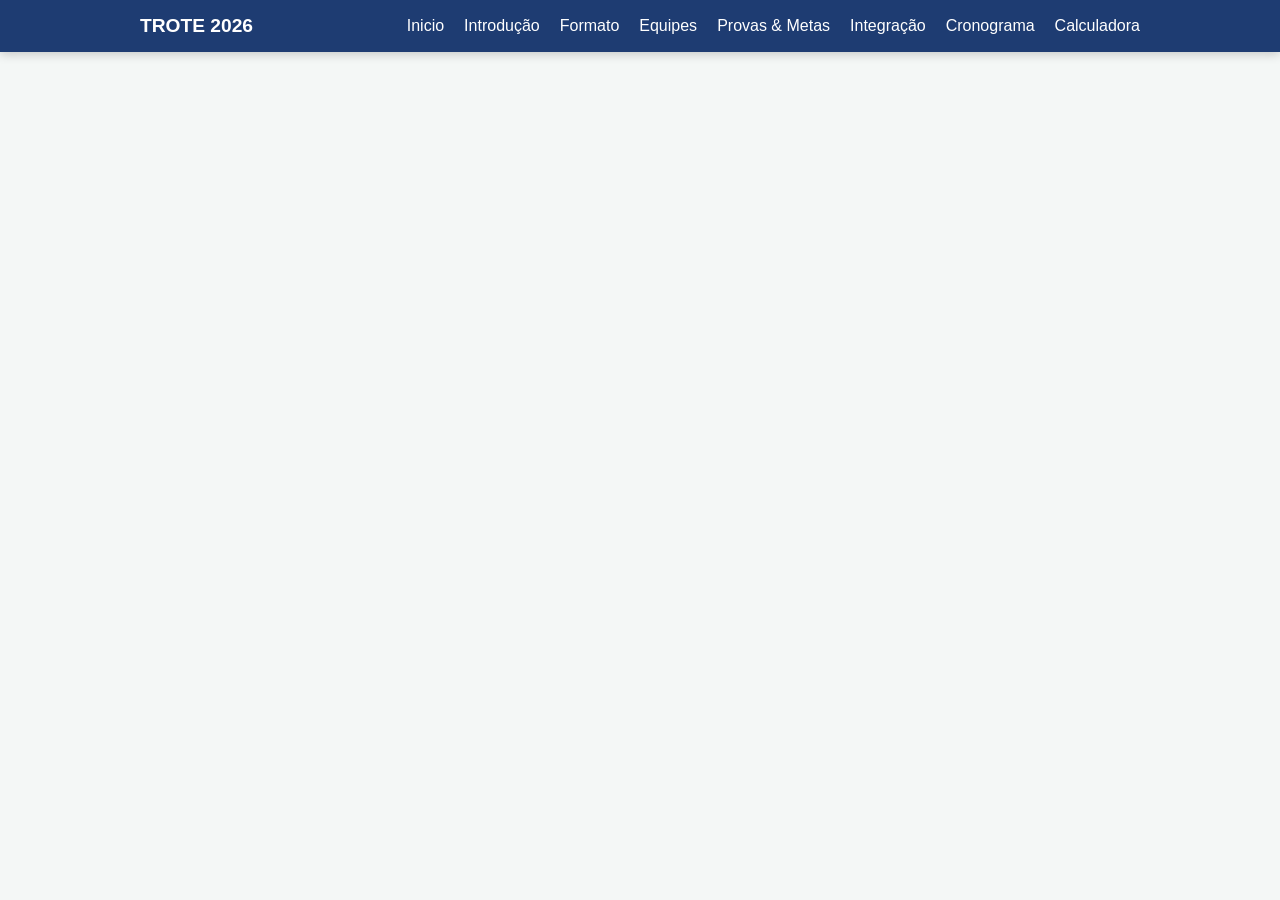
==== index.html @ bcfac37a "initial commit" ====
<!DOCTYPE html> <!--são elementos semânticos: nav, header, main, section-->
<html lang="pt-br">
<head>
    <meta charset="UTF-8">
    <meta name="viewport" content="width=device-width, initial-scale=1.0">
    <link rel="stylesheet" href="style.css">
    <title>Trote Solidário</title>
</head>
<body>

    <nav class="menu-principal">

        <div class="menu-container">
            <a href="index.html" class="logo">Trote 2026</a>

            <ul class="lista">
                <li>Inicio</li> <li>Introdução</li>
                <li>Formato</li> <li>Equipes</li>
                <li>Provas & Metas</li> <li>Integração</li>
                <li>Cronograma</li> <li>Calculadora</li>
            </ul>
            
        </div>

    </nav>

    <header>

    </header>

    <main>

        <section></section>
        <section></section>
        <section></section>
        <section></section>

    </main>

</body>
</html>
---- style.css ----
body{
    margin: 0;
    font-family: "Segoe UI", sans-serif;
    background-color:#f4f7f6;
    color: #333;
}

.menu-principal{
    background-color: #1e3c72;
    padding: 15px 0;
    position: sticky; top: 0; z-index: 1000; /* COLOCAR NO OBSIDIAN coloca o menu principal (nav) na parte de cima da tela fixamente (não sai dali mesmo quando scrolla a página*/
    box-shadow: 0 2px 10px rgba(0, 0, 0, 0.2); /* COLOCAR NO OBSIDIAN sombra da caixa (o 0.2 é a transparência)*/
}

.menu-container{
    max-width: 1000px;
    margin: 0 auto;
    display: flex;
    justify-content: space-between;
    align-items: center;
    padding: 0 20px;
}

.logo{
    color: white;
    text-decoration: none;
    font-weight: bold;
    font-size: 1.2rem;
    text-transform: uppercase; /* COLOCAR NO OBSIDIAN coloca todas as letras em maiúsculo */
}

.lista{
    list-style: none;
    display: flex;
    gap: 20px;
    margin: 0;
    padding: 0;
    color: white;
}
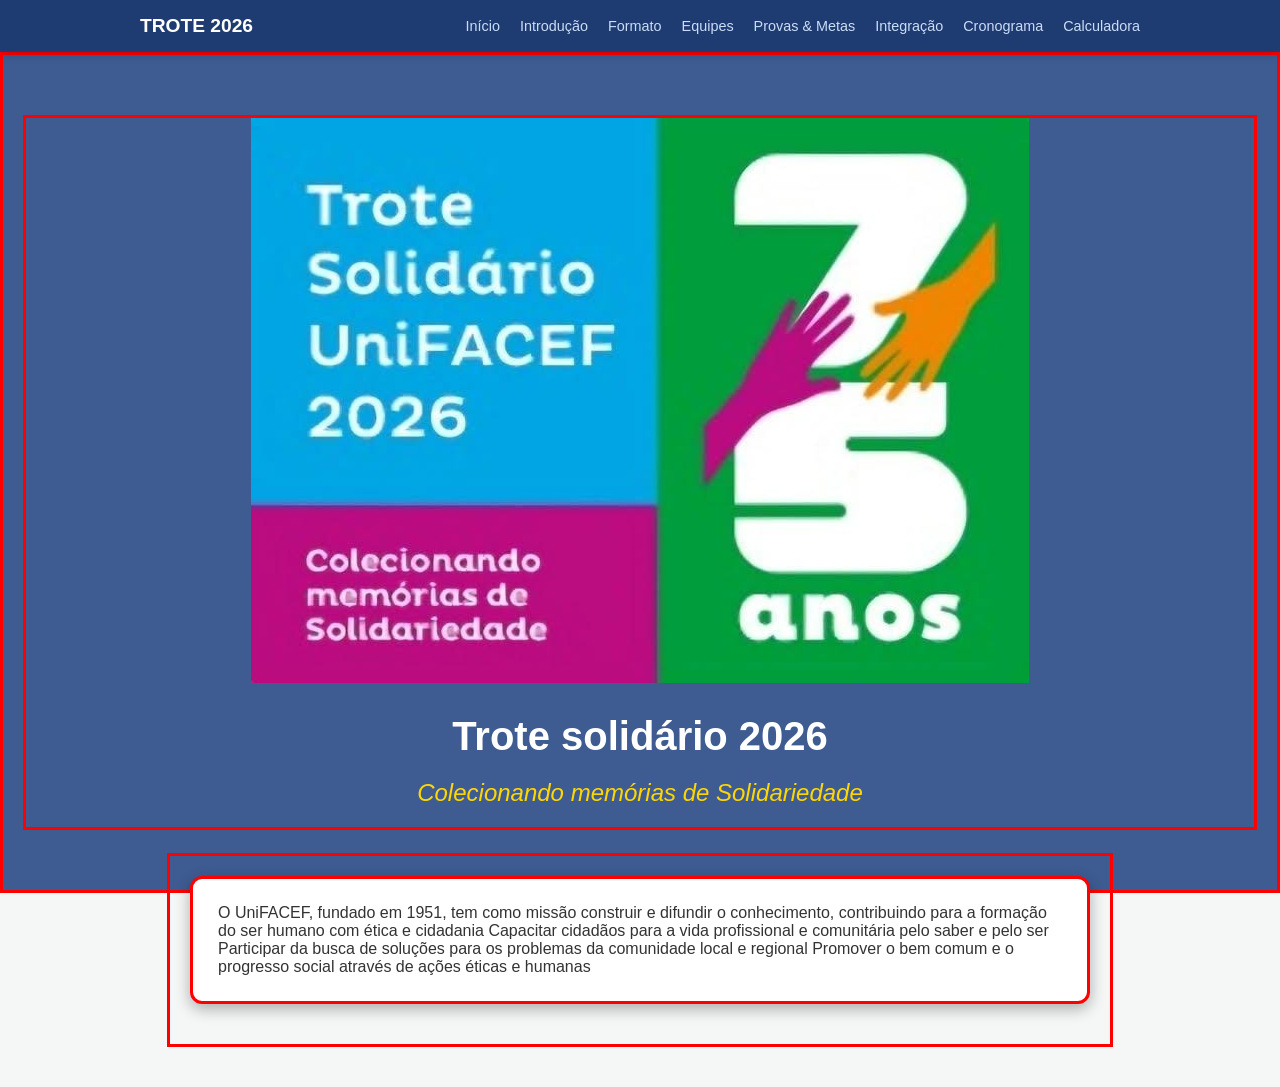
==== commit c166ab6a: "versao 12/03/2026" ====
--- a/index.html
+++ b/index.html
@@ -14,22 +14,44 @@
             <a href="index.html" class="logo">Trote 2026</a>
 
             <ul class="lista">
-                <li>Inicio</li> <li>Introdução</li>
-                <li>Formato</li> <li>Equipes</li>
-                <li>Provas & Metas</li> <li>Integração</li>
-                <li>Cronograma</li> <li>Calculadora</li>
+                
+                <li> <a href="index.html"> Início </a> </li>
+
+                <li> <a href="introducao.html"> Introdução </a> </li>
+
+                <li> <a href="formato.html"> Formato </a> </li>
+
+                <li> <a href="equipes.html"> Equipes </a> </li>
+
+                <li> <a href="provas.html"> Provas & Metas </a> </li>
+
+                <li> <a href="integracao.html"> Integração </a> </li>
+                
+                <li> <a href="cronograma.html"> Cronograma </a> </li>
+
+                <li> <a href="calculadora.html"> Calculadora </a> </li>
+            
             </ul>
             
         </div>
 
     </nav>
 
-    <header>
+    <header class="cabecalho">
+        <div class="cabecalho-container">
 
+            <img src="trotesolidario.png" alt="Trote Solidário">
+            <h1> Trote solidário 2026 </h1>
+            <h2> Colecionando memórias de Solidariedade </h2>
+
+        </div>
     </header>
 
-    <main>
-
+    <main class="principal">
+        <section class="secao">O UniFACEF, fundado em 1951, tem como missão construir e difundir o conhecimento, contribuindo para a formação do ser humano com ética e cidadania
+ Capacitar cidadãos para a vida profissional e comunitária pelo saber e pelo ser 
+ Participar da busca de soluções para os problemas da comunidade local e regional
+ Promover o bem comum e o progresso social através de ações éticas e humanas</section>
         <section></section>
         <section></section>
         <section></section>
--- a/style.css
+++ b/style.css
@@ -36,4 +36,55 @@
     margin: 0;
     padding: 0;
     color: white;
+}
+
+.lista a{
+    color: #cbdcf7;
+    text-decoration: none;
+    font-size: 0.9rem;
+    font-weight: 500;
+    transition: color 0.3s;
+}
+
+.lista a:hover{
+    color: #fff;
+}
+
+.cabecalho {
+    border: 3px solid red;
+    background-color: #3e5c92;
+    color: white;
+    padding: 60px 20px;
+    text-align: center;
+}
+
+.cabecalho-container{
+    border: 3px solid red;
+}
+
+.cabecalho-container h1{
+    font-size: 2.5rem;
+    margin-bottom: 5px;
+}
+
+.cabecalho-container h2{
+    font-weight: 300;
+    font-style: italic;
+    color: #ffd700;
+}
+
+.principal{
+    border: 3px solid red;
+    max-width: 900px;
+    margin: -40px auto 40px;
+    padding: 20px;
+}
+
+.secao{
+    border: 3px solid red;
+    background: white;
+    margin-bottom: 20px;
+    padding: 25px;
+    border-radius: 12px;
+    box-shadow: 0 5px 15px rgba(0, 0, 0, 0.3);
 }
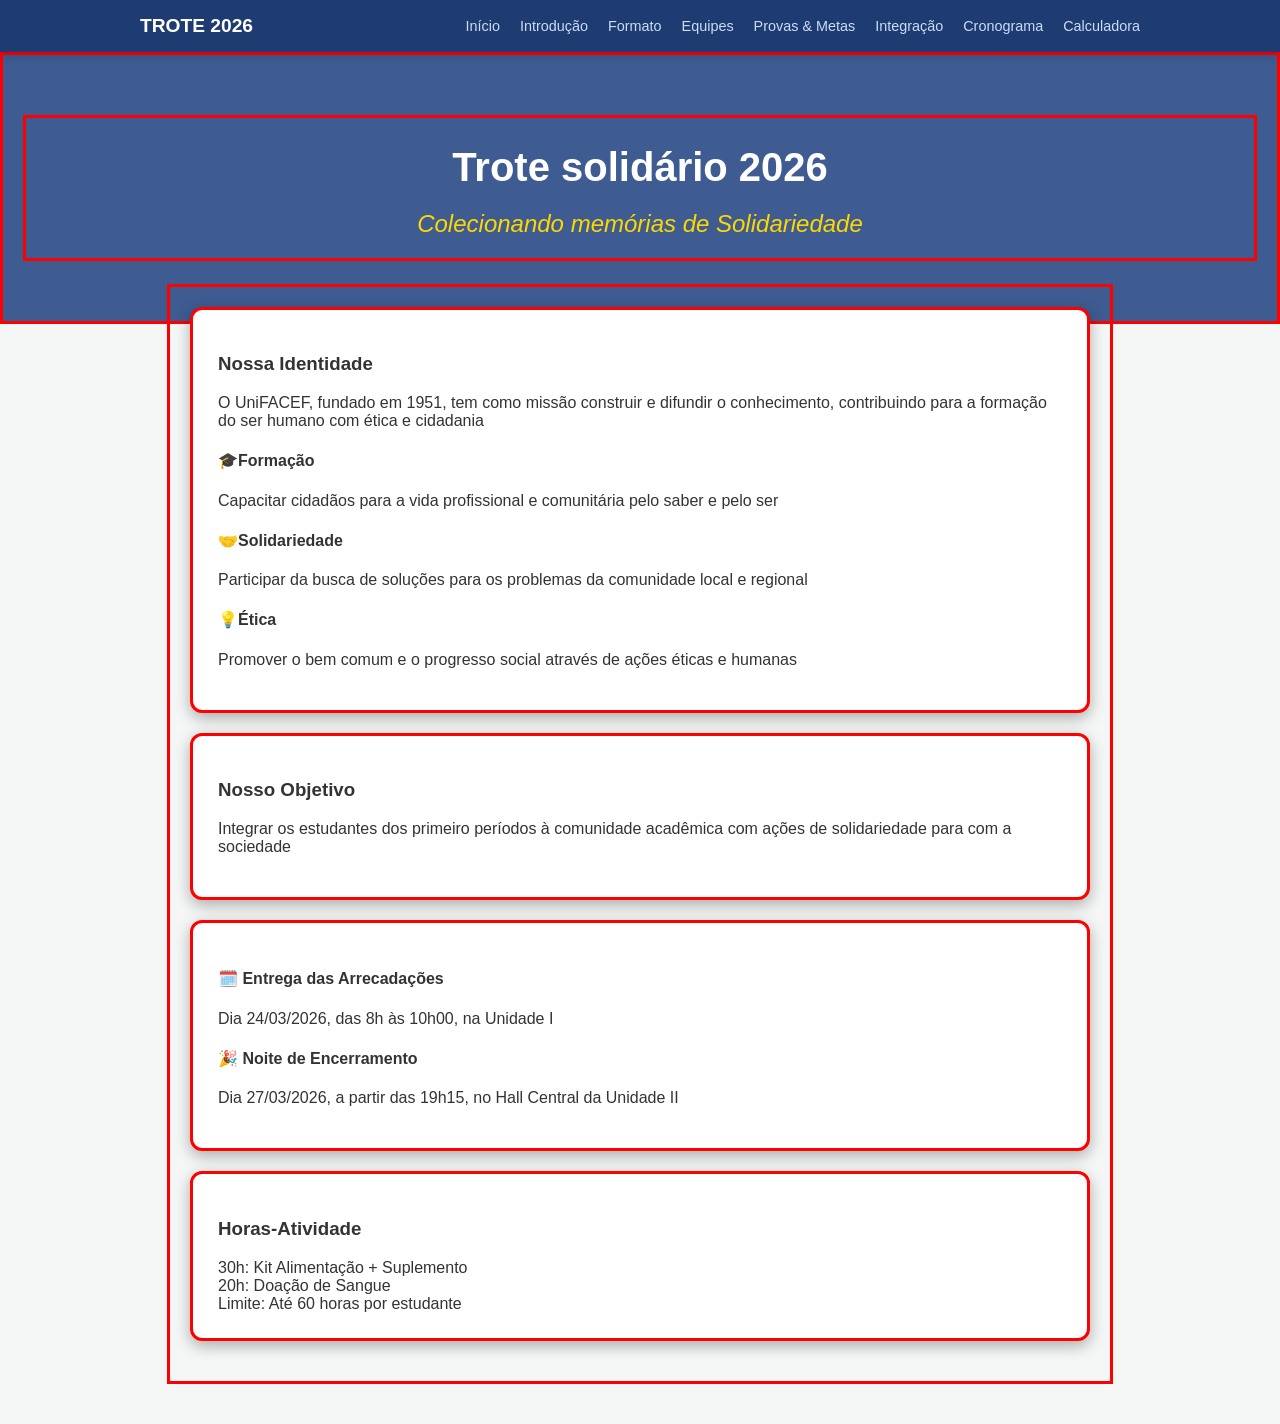
==== commit 68b656a6: "versao 14/03/2026" ====
--- a/index.html
+++ b/index.html
@@ -40,7 +40,7 @@
     <header class="cabecalho">
         <div class="cabecalho-container">
 
-            <img src="trotesolidario.png" alt="Trote Solidário">
+            
             <h1> Trote solidário 2026 </h1>
             <h2> Colecionando memórias de Solidariedade </h2>
 
@@ -48,14 +48,41 @@
     </header>
 
     <main class="principal">
-        <section class="secao">O UniFACEF, fundado em 1951, tem como missão construir e difundir o conhecimento, contribuindo para a formação do ser humano com ética e cidadania
- Capacitar cidadãos para a vida profissional e comunitária pelo saber e pelo ser 
- Participar da busca de soluções para os problemas da comunidade local e regional
- Promover o bem comum e o progresso social através de ações éticas e humanas</section>
-        <section></section>
-        <section></section>
-        <section></section>
-        <section></section>
+
+        <section class="secao">
+            <h3>Nossa Identidade</h3>
+            <p>O UniFACEF, fundado em 1951, tem como missão construir e difundir o conhecimento, contribuindo para a formação do ser humano com ética e cidadania</p>
+            <h4>🎓Formação</h4>
+            <p>Capacitar cidadãos para a vida profissional e comunitária pelo saber e pelo ser</p>
+            <h4>🤝Solidariedade</h4>
+            <p>Participar da busca de soluções para os problemas da comunidade local e regional</p>
+            <h4>💡Ética</h4>
+            <p>Promover o bem comum e o progresso social através de ações éticas e humanas</p>           
+        </section>
+
+        <section class="secao">
+            <h3>Nosso Objetivo</h3>
+            <p>Integrar os estudantes dos primeiro períodos à comunidade acadêmica com ações de solidariedade para com a sociedade</p>
+        </section>
+
+        <section class="secao" id="section3">
+            <div>
+                <h4>🗓️ Entrega das Arrecadações</h4>
+                <p>Dia 24/03/2026, das 8h às 10h00, na Unidade I</p>
+            </div>
+                
+            <div>
+                <h4>🎉 Noite de Encerramento</h4>
+                <p>Dia 27/03/2026, a partir das 19h15, no Hall Central da Unidade II</p>
+            </div>
+        </section>
+
+        <section class="secao" id="section4">
+            <h3>Horas-Atividade</h3>
+            <div>30h: Kit Alimentação + Suplemento</div>
+            <div>20h: Doação de Sangue</div>
+            <div>Limite: Até 60 horas por estudante</div>
+        </section>
 
     </main>
 
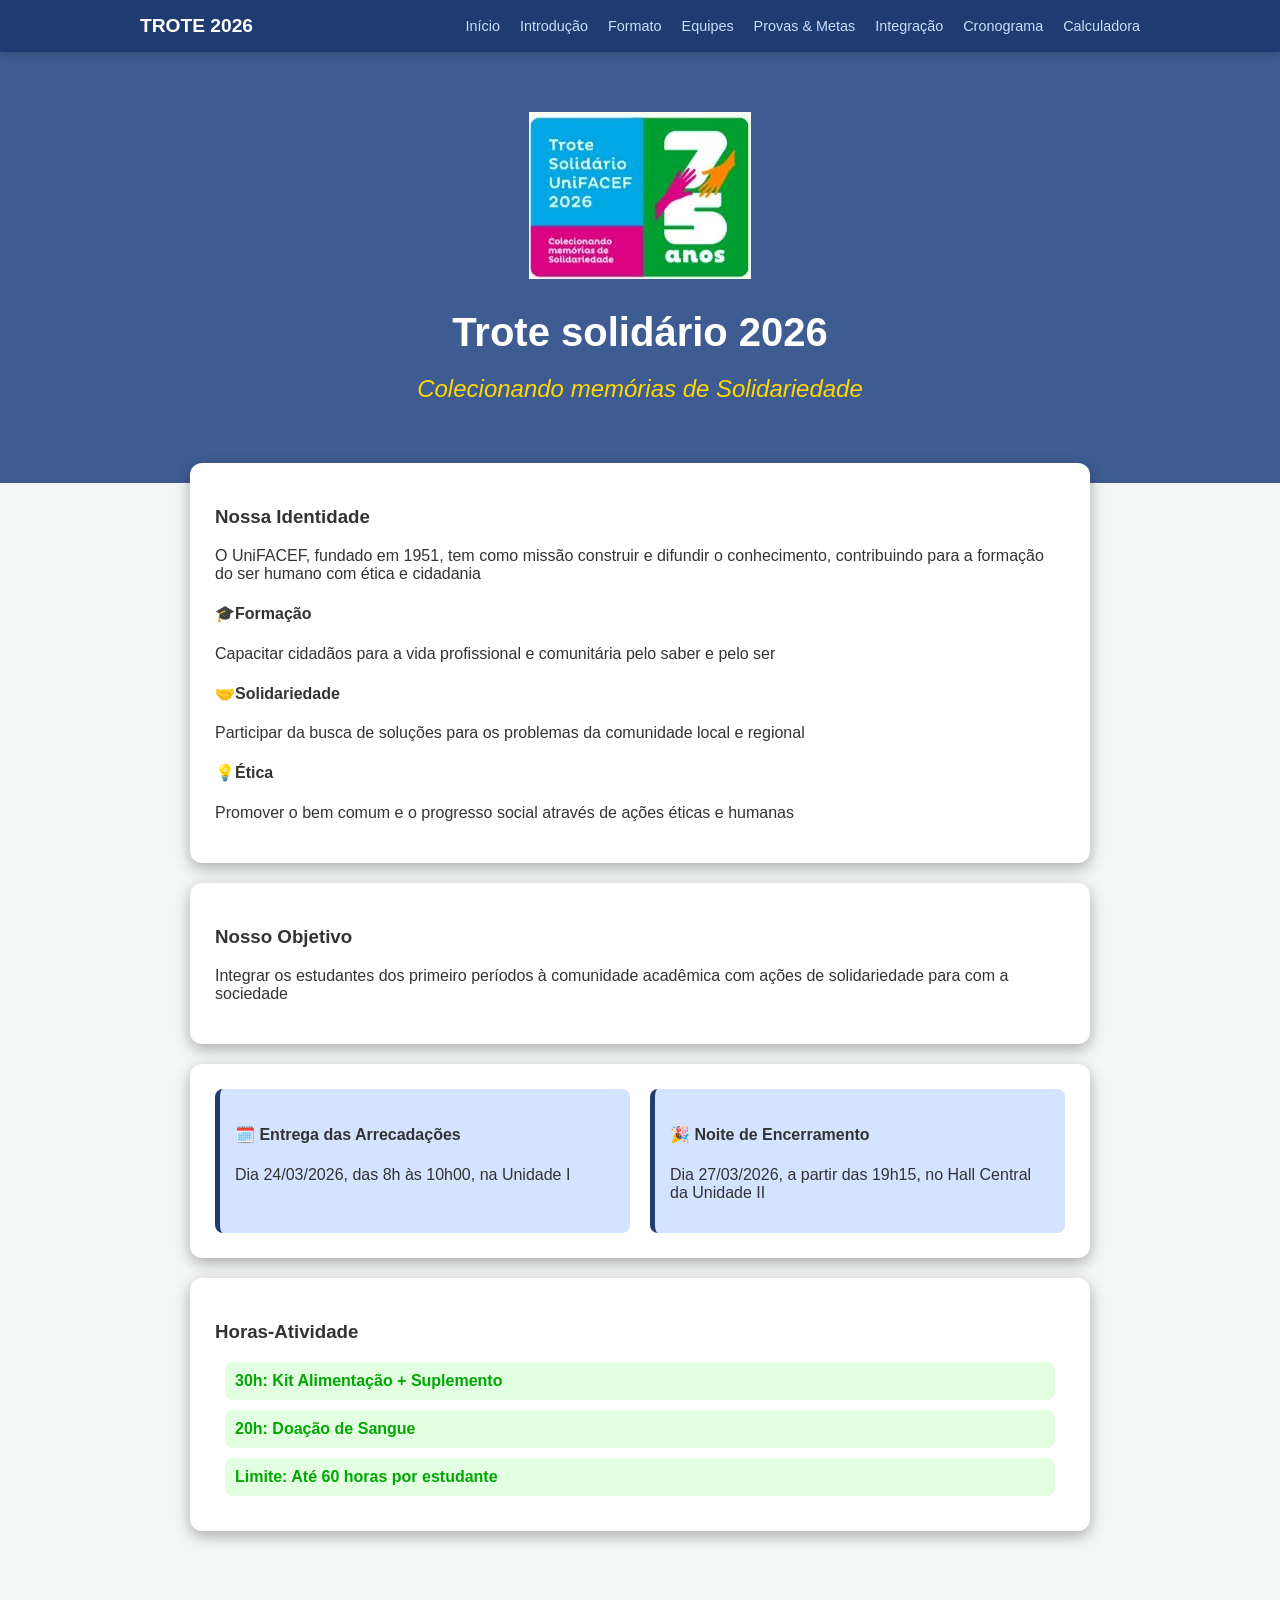
==== commit 40098e1c: "versao 18/03/2026" ====
--- a/index.html
+++ b/index.html
@@ -1,4 +1,4 @@
-<!DOCTYPE html> <!--são elementos semânticos: nav, header, main, section-->
+<!DOCTYPE html>
 <html lang="pt-br">
 <head>
     <meta charset="UTF-8">
@@ -40,7 +40,7 @@
     <header class="cabecalho">
         <div class="cabecalho-container">
 
-            
+            <img src="trote-solidario.png" alt="Trote solidário 2026">            
             <h1> Trote solidário 2026 </h1>
             <h2> Colecionando memórias de Solidariedade </h2>
 
@@ -49,7 +49,7 @@
 
     <main class="principal">
 
-        <section class="secao">
+        <section>
             <h3>Nossa Identidade</h3>
             <p>O UniFACEF, fundado em 1951, tem como missão construir e difundir o conhecimento, contribuindo para a formação do ser humano com ética e cidadania</p>
             <h4>🎓Formação</h4>
@@ -60,12 +60,12 @@
             <p>Promover o bem comum e o progresso social através de ações éticas e humanas</p>           
         </section>
 
-        <section class="secao">
+        <section>
             <h3>Nosso Objetivo</h3>
             <p>Integrar os estudantes dos primeiro períodos à comunidade acadêmica com ações de solidariedade para com a sociedade</p>
         </section>
 
-        <section class="secao" id="section3">
+        <section id="section3">
             <div>
                 <h4>🗓️ Entrega das Arrecadações</h4>
                 <p>Dia 24/03/2026, das 8h às 10h00, na Unidade I</p>
@@ -77,7 +77,7 @@
             </div>
         </section>
 
-        <section class="secao" id="section4">
+        <section id="section4">
             <h3>Horas-Atividade</h3>
             <div>30h: Kit Alimentação + Suplemento</div>
             <div>20h: Doação de Sangue</div>
--- a/style.css
+++ b/style.css
@@ -8,8 +8,8 @@
 .menu-principal{
     background-color: #1e3c72;
     padding: 15px 0;
-    position: sticky; top: 0; z-index: 1000; /* COLOCAR NO OBSIDIAN coloca o menu principal (nav) na parte de cima da tela fixamente (não sai dali mesmo quando scrolla a página*/
-    box-shadow: 0 2px 10px rgba(0, 0, 0, 0.2); /* COLOCAR NO OBSIDIAN sombra da caixa (o 0.2 é a transparência)*/
+    position: sticky; top: 0; z-index: 1000;
+    box-shadow: 0 2px 10px rgba(0, 0, 0, 0.2); 
 }
 
 .menu-container{
@@ -26,7 +26,7 @@
     text-decoration: none;
     font-weight: bold;
     font-size: 1.2rem;
-    text-transform: uppercase; /* COLOCAR NO OBSIDIAN coloca todas as letras em maiúsculo */
+    text-transform: uppercase;
 }
 
 .lista{
@@ -51,16 +51,13 @@
 }
 
 .cabecalho {
-    border: 3px solid red;
     background-color: #3e5c92;
     color: white;
     padding: 60px 20px;
     text-align: center;
 }
 
-.cabecalho-container{
-    border: 3px solid red;
-}
+
 
 .cabecalho-container h1{
     font-size: 2.5rem;
@@ -74,17 +71,44 @@
 }
 
 .principal{
-    border: 3px solid red;
     max-width: 900px;
     margin: -40px auto 40px;
     padding: 20px;
 }
 
-.secao{
-    border: 3px solid red;
+section{
     background: white;
     margin-bottom: 20px;
     padding: 25px;
     border-radius: 12px;
     box-shadow: 0 5px 15px rgba(0, 0, 0, 0.3);
+}
+
+#section3{
+    display: flex;
+    flex-direction: row;
+    gap: 20px;
+}
+
+#section3 div{
+    background-color: #d4e3ff;
+    border-radius: 8px;
+    border-left: #1e3c72;
+    border-left-width: 5px;
+    border-left-style: solid;
+    padding: 15px;
+    width: 400px;
+}
+
+#section4 div{
+    background-color: rgb(226, 255, 226);
+    width: 400px;
+    height: 100px;
+    margin: 10px;
+    border-radius: 8px;
+    padding: 10px;
+    height: auto;
+    width: auto;
+    color: rgb(5, 165, 5);
+    font-weight: bold;
 }
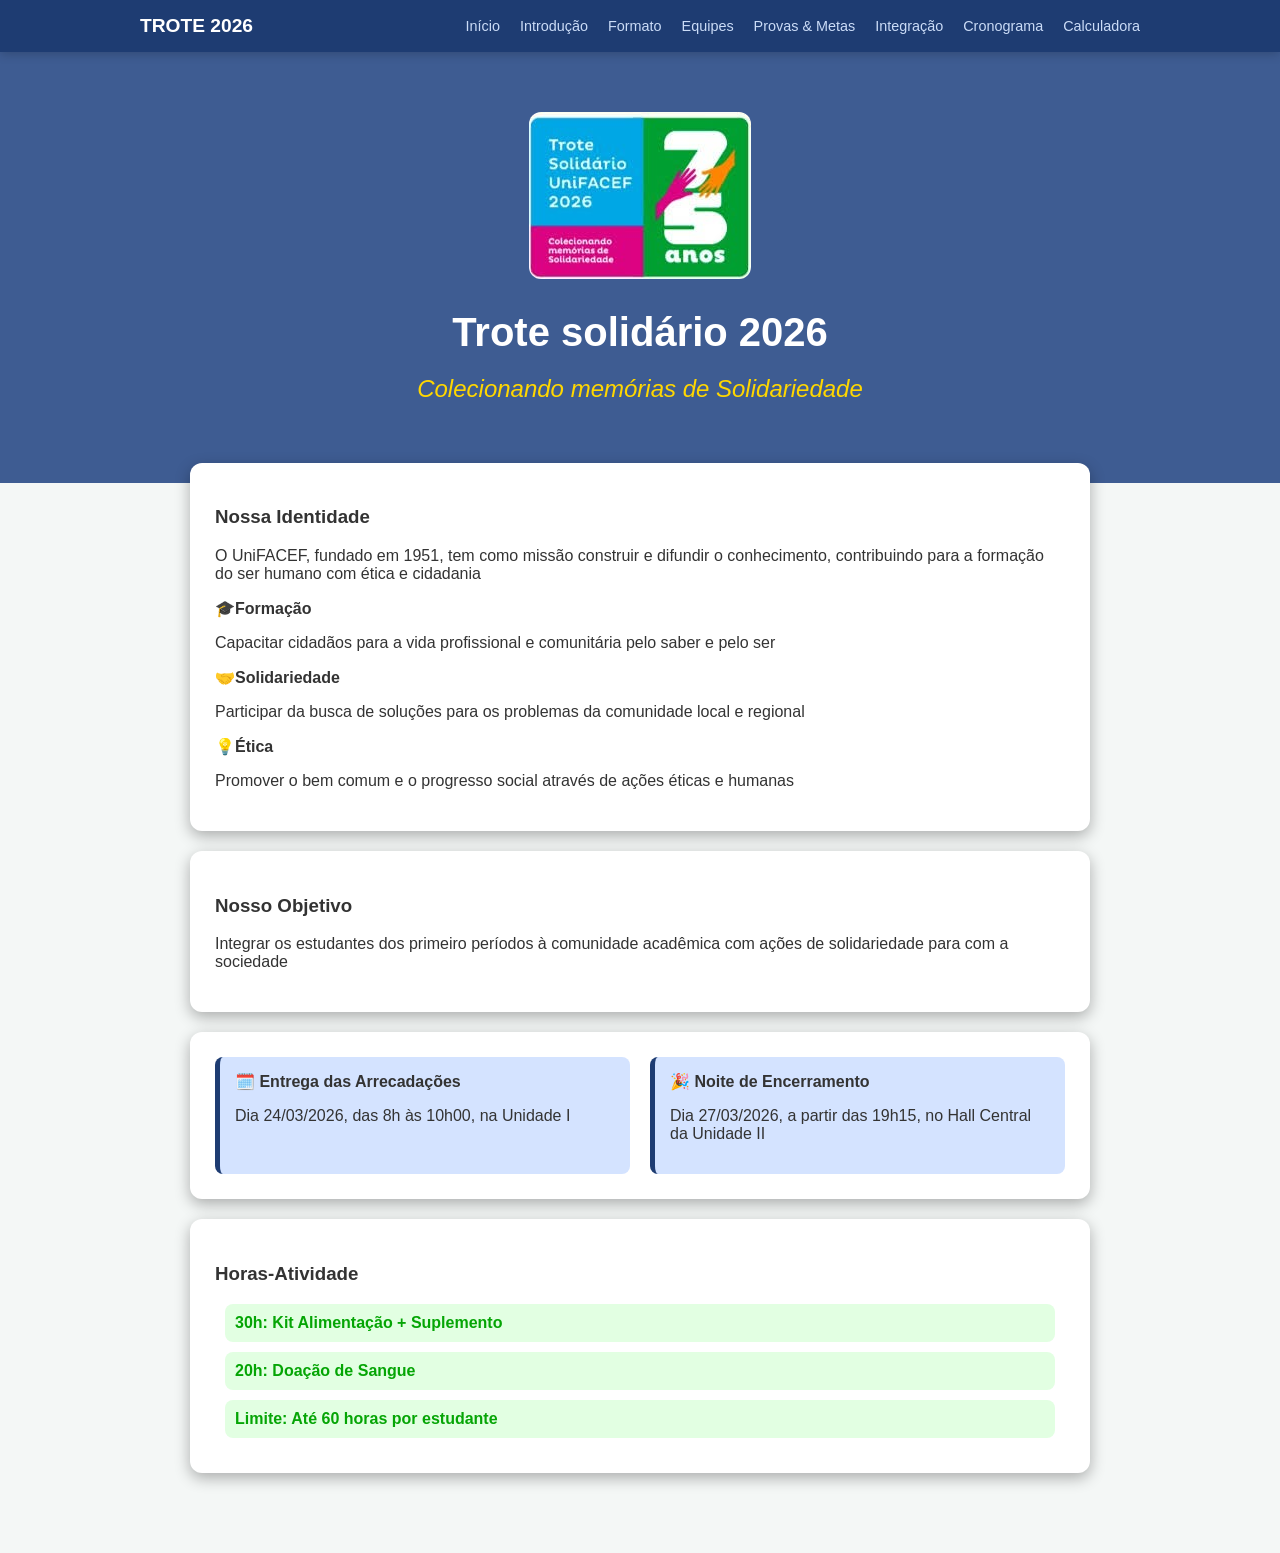
==== commit 2c250a37: "versao 18/03/2026" ====
--- a/index.html
+++ b/index.html
@@ -52,11 +52,11 @@
         <section>
             <h3>Nossa Identidade</h3>
             <p>O UniFACEF, fundado em 1951, tem como missão construir e difundir o conhecimento, contribuindo para a formação do ser humano com ética e cidadania</p>
-            <h4>🎓Formação</h4>
+            <strong>🎓Formação</strong>
             <p>Capacitar cidadãos para a vida profissional e comunitária pelo saber e pelo ser</p>
-            <h4>🤝Solidariedade</h4>
+            <strong>🤝Solidariedade</strong>
             <p>Participar da busca de soluções para os problemas da comunidade local e regional</p>
-            <h4>💡Ética</h4>
+            <strong>💡Ética</strong>
             <p>Promover o bem comum e o progresso social através de ações éticas e humanas</p>           
         </section>
 
@@ -67,12 +67,12 @@
 
         <section id="section3">
             <div>
-                <h4>🗓️ Entrega das Arrecadações</h4>
+                <strong>🗓️ Entrega das Arrecadações</strong>
                 <p>Dia 24/03/2026, das 8h às 10h00, na Unidade I</p>
             </div>
                 
             <div>
-                <h4>🎉 Noite de Encerramento</h4>
+                <strong>🎉 Noite de Encerramento</strong>
                 <p>Dia 27/03/2026, a partir das 19h15, no Hall Central da Unidade II</p>
             </div>
         </section>
--- a/style.css
+++ b/style.css
@@ -111,4 +111,8 @@
     width: auto;
     color: rgb(5, 165, 5);
     font-weight: bold;
+}
+
+img{
+    border-radius: 12px;
 }
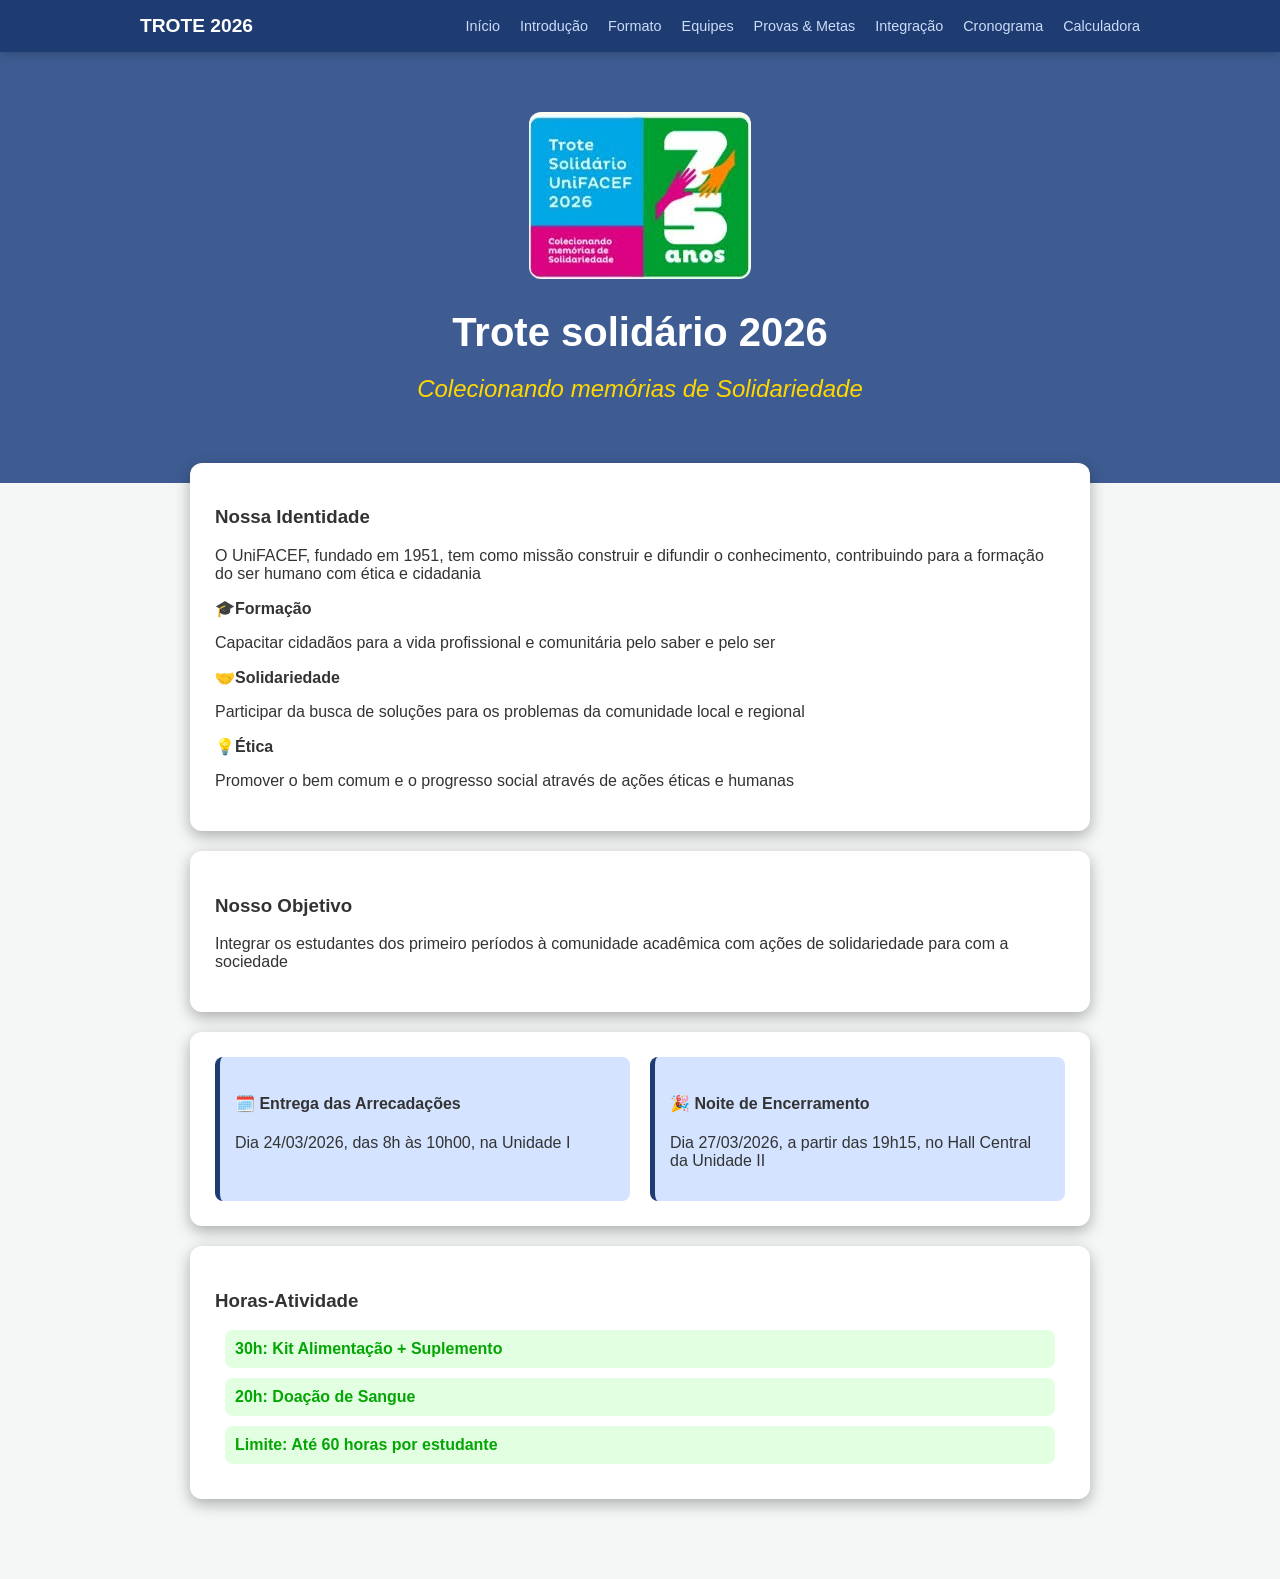
==== commit dc62da85: "versão 18/03/2026" ====
--- a/index.html
+++ b/index.html
@@ -49,7 +49,7 @@
 
     <main class="principal">
 
-        <section>
+        <section class="secao">
             <h3>Nossa Identidade</h3>
             <p>O UniFACEF, fundado em 1951, tem como missão construir e difundir o conhecimento, contribuindo para a formação do ser humano com ética e cidadania</p>
             <strong>🎓Formação</strong>
@@ -60,24 +60,24 @@
             <p>Promover o bem comum e o progresso social através de ações éticas e humanas</p>           
         </section>
 
-        <section>
+        <section class="secao">
             <h3>Nosso Objetivo</h3>
             <p>Integrar os estudantes dos primeiro períodos à comunidade acadêmica com ações de solidariedade para com a sociedade</p>
         </section>
 
-        <section id="section3">
+        <section class="secao" id="section3">
             <div>
-                <strong>🗓️ Entrega das Arrecadações</strong>
+                <h4>🗓️ Entrega das Arrecadações</h4>
                 <p>Dia 24/03/2026, das 8h às 10h00, na Unidade I</p>
             </div>
                 
             <div>
-                <strong>🎉 Noite de Encerramento</strong>
+                <h4>🎉 Noite de Encerramento</h4>
                 <p>Dia 27/03/2026, a partir das 19h15, no Hall Central da Unidade II</p>
             </div>
         </section>
 
-        <section id="section4">
+        <section class="secao" id="section4">
             <h3>Horas-Atividade</h3>
             <div>30h: Kit Alimentação + Suplemento</div>
             <div>20h: Doação de Sangue</div>
--- a/style.css
+++ b/style.css
@@ -76,7 +76,7 @@
     padding: 20px;
 }
 
-section{
+.secao{
     background: white;
     margin-bottom: 20px;
     padding: 25px;
